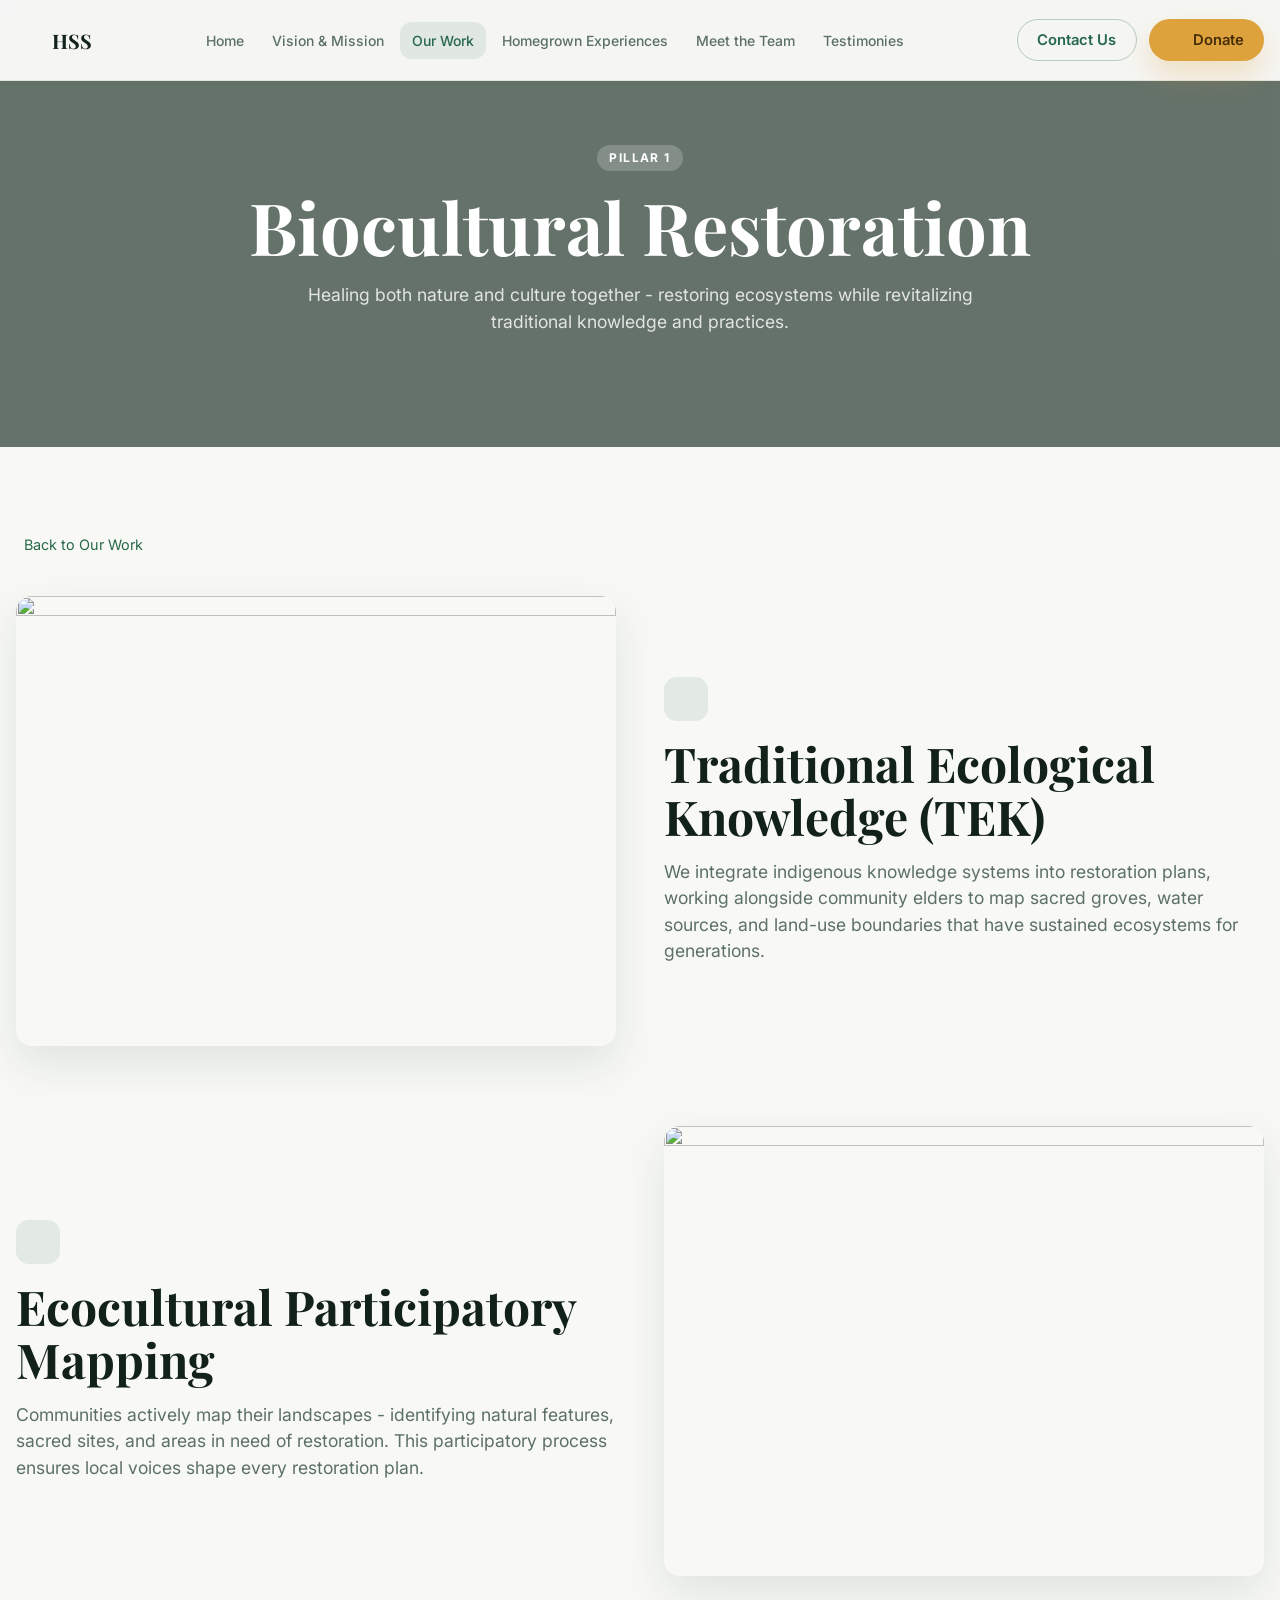
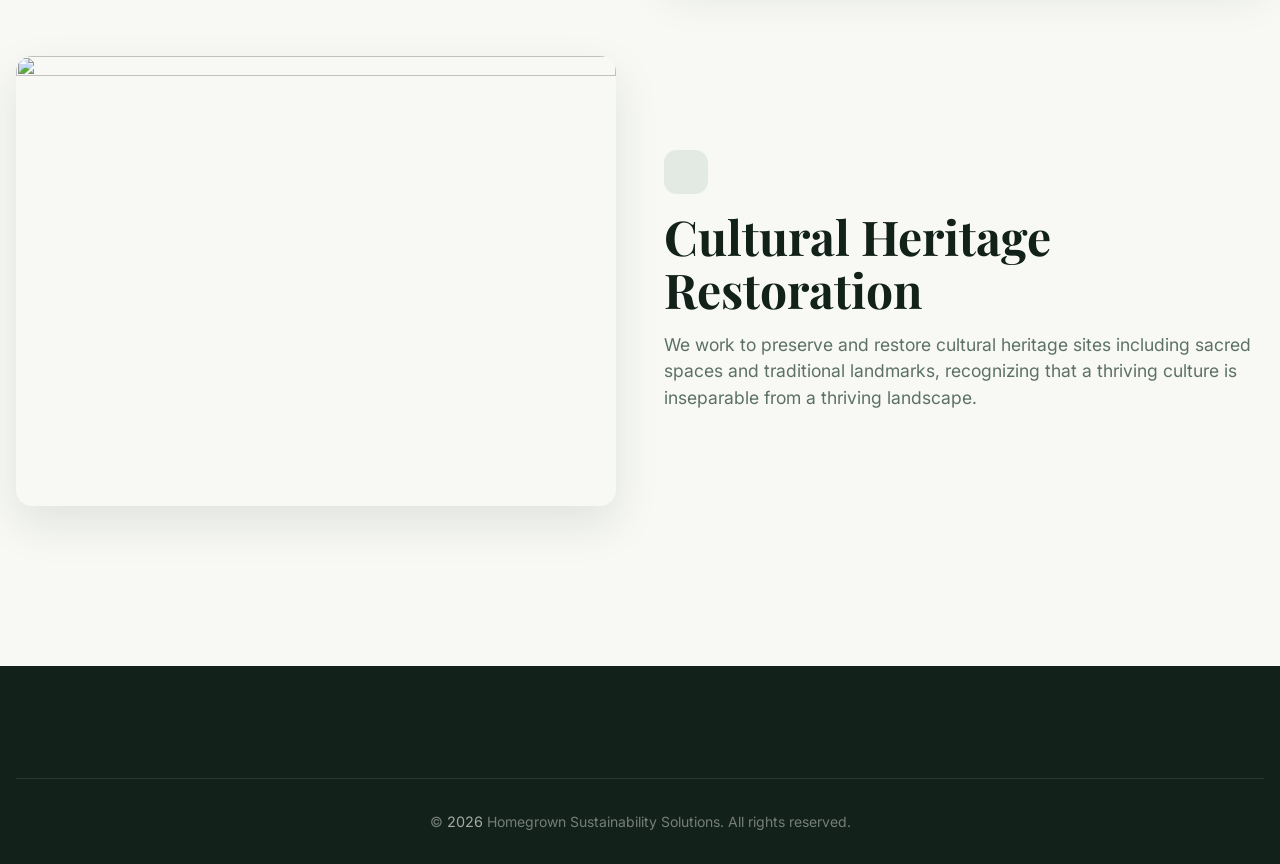
==== Biocultural.html @ 6b3b0dda "testing" ====
<!doctype html><html lang="en"><head><meta charset="utf-8"><meta name="viewport" content="width=device-width, initial-scale=1"><title>Biocultural Restoration - HSS</title><link rel="stylesheet" href="assets/styles.css"><link rel="icon" href="reference/logo.png"></head><body data-page="OurWork"><div class="page"><nav class="nav"><div class="container nav-inner"><a class="brand" href="Home.html"><i data-lucide="leaf"></i><span>HSS</span></a><div class="nav-links"><a data-nav="Home" href="Home.html">Home</a><a data-nav="VisionMission" href="VisionMission.html">Vision & Mission</a><a data-nav="OurWork" href="OurWork.html">Our Work</a><a data-nav="HomegrownExperiences" href="HomegrownExperiences.html">Homegrown Experiences</a><a data-nav="MeetTheTeam" href="MeetTheTeam.html">Meet the Team</a><a data-nav="Testimonies" href="Testimonies.html">Testimonies</a></div><div class="nav-actions"><a class="btn btn-outline" href="Home.html#contact">Contact Us</a><a class="btn btn-accent" href="https://forms.gle/donate" target="_blank" rel="noopener"><i data-lucide="heart"></i>Donate</a></div><button class="menu-toggle" data-menu-toggle><i data-lucide="menu"></i></button></div><div class="mobile-menu" data-mobile-menu><a href="Home.html">Home</a><a href="VisionMission.html">Vision & Mission</a><a href="OurWork.html">Our Work</a><a href="HomegrownExperiences.html">Homegrown Experiences</a><a href="MeetTheTeam.html">Meet the Team</a><a href="Testimonies.html">Testimonies</a></div></nav><main class="main">
<section class="page-hero"><img src="https://media.base44.com/images/public/69bb1b0657923b42b7000c0a/8f69174c6_generated_6693ec4d.png" alt="Biocultural Restoration"><div class="container"><span class="eyebrow">Pillar 1</span><h1>Biocultural Restoration</h1><p class="lead">Healing both nature and culture together - restoring ecosystems while revitalizing traditional knowledge and practices.</p></div></section>
<section class="section"><div class="container"><a class="back-link" href="OurWork.html"><i data-lucide="arrow-left"></i>Back to Our Work</a><div class="feature-row"><div class="media"><img class="feature-image" src="https://images.unsplash.com/photo-1527004013197-933c4bb611b3?w=800&q=80" alt=""></div><div class="copy"><span class="icon-box"><i data-lucide="leaf"></i></span><h2>Traditional Ecological Knowledge (TEK)</h2><p class="lead">We integrate indigenous knowledge systems into restoration plans, working alongside community elders to map sacred groves, water sources, and land-use boundaries that have sustained ecosystems for generations.</p></div></div><div class="feature-row reverse"><div class="media"><img class="feature-image" src="https://images.unsplash.com/photo-1542601906897-d85c2bc9b9a3?w=800&q=80" alt=""></div><div class="copy"><span class="icon-box"><i data-lucide="map"></i></span><h2>Ecocultural Participatory Mapping</h2><p class="lead">Communities actively map their landscapes - identifying natural features, sacred sites, and areas in need of restoration. This participatory process ensures local voices shape every restoration plan.</p></div></div><div class="feature-row"><div class="media"><img class="feature-image" src="https://images.unsplash.com/photo-1518020382113-a7e8fc38eac9?w=800&q=80" alt=""></div><div class="copy"><span class="icon-box"><i data-lucide="landmark"></i></span><h2>Cultural Heritage Restoration</h2><p class="lead">We work to preserve and restore cultural heritage sites including sacred spaces and traditional landmarks, recognizing that a thriving culture is inseparable from a thriving landscape.</p></div></div></div></section>
</main><footer class="footer"><div class="container copyright">© <span data-year></span> Homegrown Sustainability Solutions. All rights reserved.</div></footer></div><script src="https://unpkg.com/lucide@latest/dist/umd/lucide.min.js"></script><script src="assets/site.js"></script></body></html>
---- assets/styles.css ----
@import url("https://fonts.googleapis.com/css2?family=Inter:wght@300;400;500;600;700;800&family=Playfair+Display:wght@400;500;600;700&display=swap");

:root {
  --background: hsl(80 25% 97%);
  --foreground: hsl(150 30% 10%);
  --card: hsl(80 20% 99%);
  --primary: hsl(152 45% 28%);
  --muted: hsl(80 15% 93%);
  --muted-foreground: hsl(150 10% 40%);
  --accent: hsl(38 70% 55%);
  --accent-foreground: hsl(38 80% 15%);
  --border: hsl(80 15% 88%);
  --white-soft: rgba(255,255,255,.8);
  --shadow: 0 18px 45px rgba(15, 36, 25, .10);
}

* { box-sizing: border-box; }
html { scroll-behavior: smooth; }
body {
  margin: 0;
  font-family: Inter, system-ui, sans-serif;
  color: var(--foreground);
  background: var(--background);
  line-height: 1.5;
}
a { color: inherit; text-decoration: none; }
img { display: block; max-width: 100%; }

.page { min-height: 100vh; display: flex; flex-direction: column; }
.main { flex: 1; }
.container { width: min(100% - 2rem, 80rem); margin-inline: auto; }
.narrow { width: min(100% - 2rem, 48rem); margin-inline: auto; }
.section { padding: 5rem 0; }
.section-lg { padding: 6rem 0; }
.muted { background: color-mix(in srgb, var(--muted) 55%, transparent); }
.center { text-align: center; }
.grid { display: grid; gap: 1.5rem; }
.two { grid-template-columns: repeat(2, minmax(0, 1fr)); }
.three { grid-template-columns: repeat(3, minmax(0, 1fr)); }
.four { grid-template-columns: repeat(4, minmax(0, 1fr)); }

.nav {
  position: fixed;
  inset: 0 0 auto 0;
  z-index: 50;
  background: color-mix(in srgb, var(--card) 95%, transparent);
  backdrop-filter: blur(12px);
  border-bottom: 1px solid var(--border);
  box-shadow: 0 1px 8px rgba(0,0,0,.04);
}
.nav-inner { height: 5rem; display: flex; align-items: center; justify-content: space-between; gap: 1rem; }
.brand { display: inline-flex; align-items: center; gap: .5rem; font: 700 1.25rem "Playfair Display", serif; }
.brand i { color: var(--primary); width: 1.75rem; height: 1.75rem; }
.nav-links { display: flex; align-items: center; gap: .25rem; }
.nav-links a, .mobile-menu a {
  border-radius: .75rem;
  color: var(--muted-foreground);
  font-size: .875rem;
  font-weight: 500;
  padding: .5rem .75rem;
  transition: .2s ease;
}
.nav-links a:hover, .mobile-menu a:hover, .nav-links a.active, .mobile-menu a.active {
  color: var(--primary);
  background: color-mix(in srgb, var(--primary) 10%, transparent);
}
.nav-actions { display: flex; align-items: center; gap: .75rem; }
.menu-toggle { display: none; border: 0; background: transparent; color: var(--foreground); padding: .5rem; border-radius: .75rem; }
.mobile-menu { display: none; border-top: 1px solid var(--border); padding: .75rem 1rem 1rem; }
.mobile-menu.open { display: grid; gap: .25rem; }

.btn {
  display: inline-flex;
  align-items: center;
  justify-content: center;
  gap: .5rem;
  min-height: 2.5rem;
  padding: .55rem 1.2rem;
  border-radius: 999px;
  border: 1px solid transparent;
  font-weight: 600;
  font-size: .925rem;
  cursor: pointer;
  transition: .2s ease;
}
.btn i { width: 1rem; height: 1rem; }
.btn-primary { background: var(--primary); color: white; box-shadow: 0 12px 24px color-mix(in srgb, var(--primary) 22%, transparent); }
.btn-primary:hover { filter: brightness(.94); }
.btn-accent { background: var(--accent); color: var(--accent-foreground); box-shadow: 0 14px 30px color-mix(in srgb, var(--accent) 28%, transparent); }
.btn-accent:hover { filter: brightness(.96); }
.btn-outline { border-color: color-mix(in srgb, var(--primary) 30%, transparent); color: var(--primary); background: transparent; }
.btn-outline:hover { background: color-mix(in srgb, var(--primary) 10%, transparent); }
.btn-ghost-white { border-color: rgba(255,255,255,.3); color: white; background: rgba(255,255,255,.03); backdrop-filter: blur(4px); }
.btn-ghost-white:hover { background: rgba(255,255,255,.1); }

.hero {
  position: relative;
  min-height: 100vh;
  display: flex;
  align-items: center;
  overflow: hidden;
  color: white;
}
.page-hero {
  position: relative;
  min-height: 24rem;
  padding: 9rem 0 7rem;
  display: flex;
  align-items: center;
  overflow: hidden;
  color: white;
  text-align: center;
}
.hero img, .page-hero img { position: absolute; inset: 0; width: 100%; height: 100%; object-fit: cover; }
.hero::after {
  content: "";
  position: absolute;
  inset: 0;
  background:
    linear-gradient(90deg, rgba(11,33,22,.72), rgba(11,33,22,.42), transparent),
    linear-gradient(0deg, rgba(11,33,22,.52), transparent 45%, rgba(11,33,22,.18));
}
.page-hero::after { content: ""; position: absolute; inset: 0; background: rgba(11,33,22,.62); }
.hero .container, .page-hero .container { position: relative; z-index: 1; }
.hero-copy { max-width: 42rem; padding-top: 4rem; }
.eyebrow {
  display: inline-flex;
  align-items: center;
  gap: .4rem;
  margin-bottom: 1rem;
  padding: .25rem .75rem;
  border-radius: 999px;
  background: color-mix(in srgb, var(--primary) 10%, transparent);
  color: var(--primary);
  text-transform: uppercase;
  letter-spacing: .12em;
  font-size: .75rem;
  font-weight: 700;
}
.light .eyebrow, .hero .eyebrow, .page-hero .eyebrow { background: rgba(255,255,255,.2); color: white; }
h1, h2, h3 { font-family: "Playfair Display", serif; line-height: 1.1; margin: 0; }
h1 { font-size: clamp(3rem, 7vw, 4.5rem); font-weight: 700; }
h2 { font-size: clamp(2rem, 4.5vw, 3rem); font-weight: 700; }
h3 { font-size: 1.45rem; font-weight: 700; }
.hero h1 span { color: var(--accent); }
.lead { color: var(--muted-foreground); font-size: 1.1rem; max-width: 42rem; margin: 1rem auto 0; }
.hero .lead, .page-hero .lead { color: rgba(255,255,255,.82); margin-inline: 0; }
.page-hero .lead { margin-inline: auto; }
.actions { display: flex; flex-wrap: wrap; gap: 1rem; margin-top: 2rem; }
.scroll-cue { position: absolute; bottom: 2rem; left: 50%; z-index: 1; color: rgba(255,255,255,.65); animation: bob 2s infinite; }
@keyframes bob { 50% { transform: translate(-50%, .5rem); } 0%,100% { transform: translate(-50%, 0); } }

.split { display: grid; grid-template-columns: minmax(0,1fr) minmax(0,1fr); gap: clamp(2rem, 6vw, 5rem); align-items: center; }
.image-stack { position: relative; }
.image-stack img, .feature-image { width: 100%; aspect-ratio: 4/3; object-fit: cover; border-radius: 1rem; box-shadow: var(--shadow); }
.stat-badge { position: absolute; right: -1.5rem; bottom: -1.5rem; background: var(--accent); color: var(--accent-foreground); padding: 1rem; border-radius: .9rem; box-shadow: var(--shadow); }
.stat-badge strong { display: block; font: 700 2rem "Playfair Display", serif; }

.card {
  background: var(--card);
  border: 1px solid var(--border);
  border-radius: 1rem;
  box-shadow: 0 1px 3px rgba(0,0,0,.04);
  overflow: hidden;
}
.card-pad { padding: 1.75rem; }
.card:hover { box-shadow: var(--shadow); border-color: color-mix(in srgb, var(--primary) 20%, var(--border)); }
.pillar-card { position: relative; display: block; min-height: 100%; border-radius: 1rem; overflow: hidden; box-shadow: 0 5px 18px rgba(0,0,0,.08); }
.pillar-card img { width: 100%; aspect-ratio: 4/3; object-fit: cover; transition: transform .6s ease; }
.pillar-card:hover img { transform: scale(1.05); }
.pillar-card::after { content: ""; position: absolute; inset: 0; background: linear-gradient(0deg, rgba(11,33,22,.78), rgba(11,33,22,.18), transparent); }
.pillar-card .content { position: absolute; inset: auto 0 0 0; z-index: 1; color: white; padding: 1.5rem; }
.pillar-card p { color: rgba(255,255,255,.78); font-size: .9rem; }
.learn { color: var(--accent); display: inline-flex; align-items: center; gap: .35rem; margin-top: .75rem; font-weight: 600; font-size: .9rem; }

.impact-band { position: relative; color: white; background: var(--primary); overflow: hidden; }
.impact-band::before { content: ""; position: absolute; inset: 0; opacity: .1; background: radial-gradient(circle at 12% 20%, white, transparent 18rem), radial-gradient(circle at 85% 80%, var(--accent), transparent 24rem); }
.impact-band .container { position: relative; z-index: 1; }
.metric { text-align: center; }
.metric i { color: var(--accent); width: 2rem; height: 2rem; margin: 0 auto 1rem; }
.metric strong { display: block; font: 700 2.5rem "Playfair Display", serif; }
.metric span { color: rgba(255,255,255,.7); }

.value-card, .approach-card { padding: 1.5rem; }
.icon-box { display: inline-flex; width: 2.75rem; height: 2.75rem; align-items: center; justify-content: center; border-radius: .8rem; background: color-mix(in srgb, var(--primary) 10%, transparent); color: var(--primary); margin-bottom: 1rem; }
.icon-box.accent { background: color-mix(in srgb, var(--accent) 20%, transparent); color: var(--accent); }
.sdg { color: white; border-radius: 1rem; padding: 1.25rem; width: 10rem; text-align: center; box-shadow: var(--shadow); }
.sdg.small { width: 8rem; padding: 1rem; border-radius: .75rem; }
.sdg strong { display: block; font: 700 2.3rem "Playfair Display", serif; }
.red { background: #ef4444; } .red-dark { background: #dc2626; } .green { background: #22c55e; } .green-dark { background: #15803d; } .yellow { background: #eab308; } .amber { background: #d97706; } .pink { background: #db2777; } .orange { background: #f97316; }
.wrap { display: flex; flex-wrap: wrap; justify-content: center; gap: 1rem; }

.feature-row { display: grid; grid-template-columns: minmax(0,1fr) minmax(0,1fr); gap: 3rem; align-items: center; margin-bottom: 5rem; }
.feature-row.reverse .media { order: 2; }
.feature-row.reverse .copy { order: 1; }
.back-link { display: inline-flex; align-items: center; gap: .5rem; color: var(--primary); font-size: .9rem; margin-bottom: 2.5rem; }
.back-link:hover { text-decoration: underline; }
.empty { text-align: center; padding: 4rem 1rem; }
.empty i { width: 4rem; height: 4rem; margin: 0 auto 1rem; color: color-mix(in srgb, var(--muted-foreground) 30%, transparent); }
.cta-panel { background: var(--primary); color: white; border-radius: 1rem; padding: 2.5rem; text-align: center; overflow: hidden; position: relative; }
.cta-panel p { color: rgba(255,255,255,.76); }

.footer { background: var(--foreground); color: white; padding: 4rem 0 2rem; }
.footer-grid { display: grid; grid-template-columns: 1.3fr 1fr 1fr 1.25fr; gap: 2.5rem; }
.footer h3 { font: 700 .8rem Inter, sans-serif; letter-spacing: .1em; text-transform: uppercase; color: rgba(255,255,255,.8); margin-bottom: 1rem; }
.footer p, .footer a, .footer span { color: rgba(255,255,255,.62); font-size: .9rem; }
.footer a:hover { color: var(--accent); }
.footer-links { display: grid; gap: .5rem; }
.contact-row { display: flex; gap: .65rem; align-items: flex-start; margin-bottom: .75rem; }
.contact-row i, .footer .brand i { color: var(--accent); flex: 0 0 auto; }
.copyright { border-top: 1px solid rgba(255,255,255,.1); margin-top: 3rem; padding-top: 2rem; text-align: center; color: rgba(255,255,255,.42); font-size: .875rem; }

.newsletter {
  position: fixed;
  inset: 0;
  z-index: 100;
  display: none;
  align-items: center;
  justify-content: center;
  padding: 1rem;
  background: rgba(11,33,22,.42);
  backdrop-filter: blur(6px);
}
.newsletter.open { display: flex; }
.modal { width: min(100%, 28rem); background: var(--card); border-radius: 1rem; box-shadow: 0 30px 80px rgba(0,0,0,.25); padding: 2rem; position: relative; overflow: hidden; }
.modal::before { content: ""; position: absolute; inset: 0 0 auto 0; height: .4rem; background: linear-gradient(90deg, var(--primary), var(--accent), var(--primary)); }
.modal-close { position: absolute; top: 1rem; right: 1rem; border: 0; border-radius: 999px; background: transparent; padding: .35rem; color: var(--muted-foreground); }
.modal input, .newsletter-inline input {
  width: 100%;
  border: 1px solid var(--border);
  border-radius: .8rem;
  background: color-mix(in srgb, var(--muted) 50%, transparent);
  padding: .75rem 1rem;
  margin-bottom: .75rem;
}
.newsletter-inline { display: flex; align-items: center; justify-content: space-between; gap: 1.5rem; }
.newsletter-inline form { display: flex; gap: .75rem; min-width: min(100%, 32rem); }
.newsletter-inline input { margin: 0; border-radius: 999px; background: var(--card); min-width: 16rem; }

@media (max-width: 1024px) {
  .nav-links, .nav-actions { display: none; }
  .menu-toggle { display: inline-flex; }
  .footer-grid { grid-template-columns: repeat(2, minmax(0,1fr)); }
  .three, .four { grid-template-columns: repeat(2, minmax(0,1fr)); }
}
@media (max-width: 760px) {
  .nav-inner { height: 4rem; }
  .hero { min-height: 44rem; }
  .page-hero { padding: 7rem 0 5rem; }
  .section, .section-lg { padding: 4rem 0; }
  .split, .two, .three, .four, .feature-row, .footer-grid { grid-template-columns: 1fr; }
  .feature-row.reverse .media, .feature-row.reverse .copy { order: initial; }
  .stat-badge { display: none; }
  .newsletter-inline, .newsletter-inline form { display: grid; }
  .hero .lead { margin-inline: 0; }
}
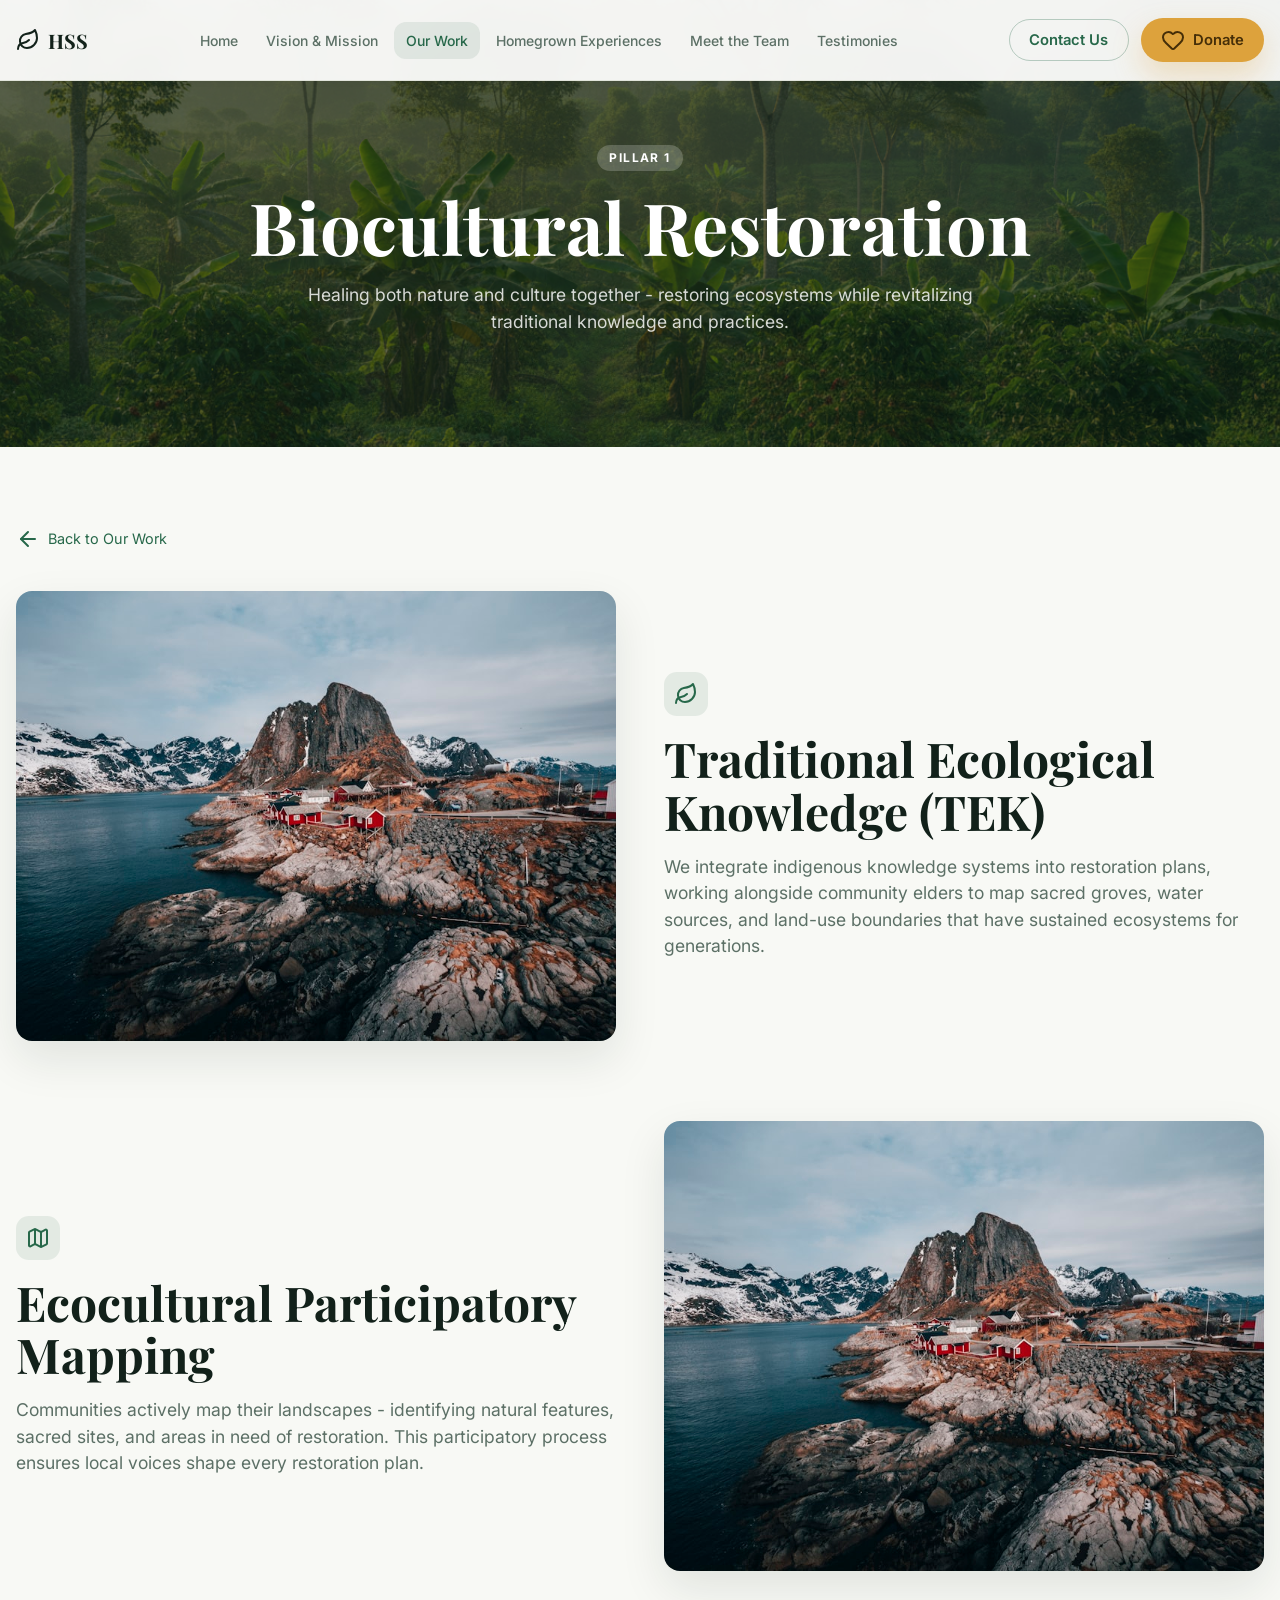
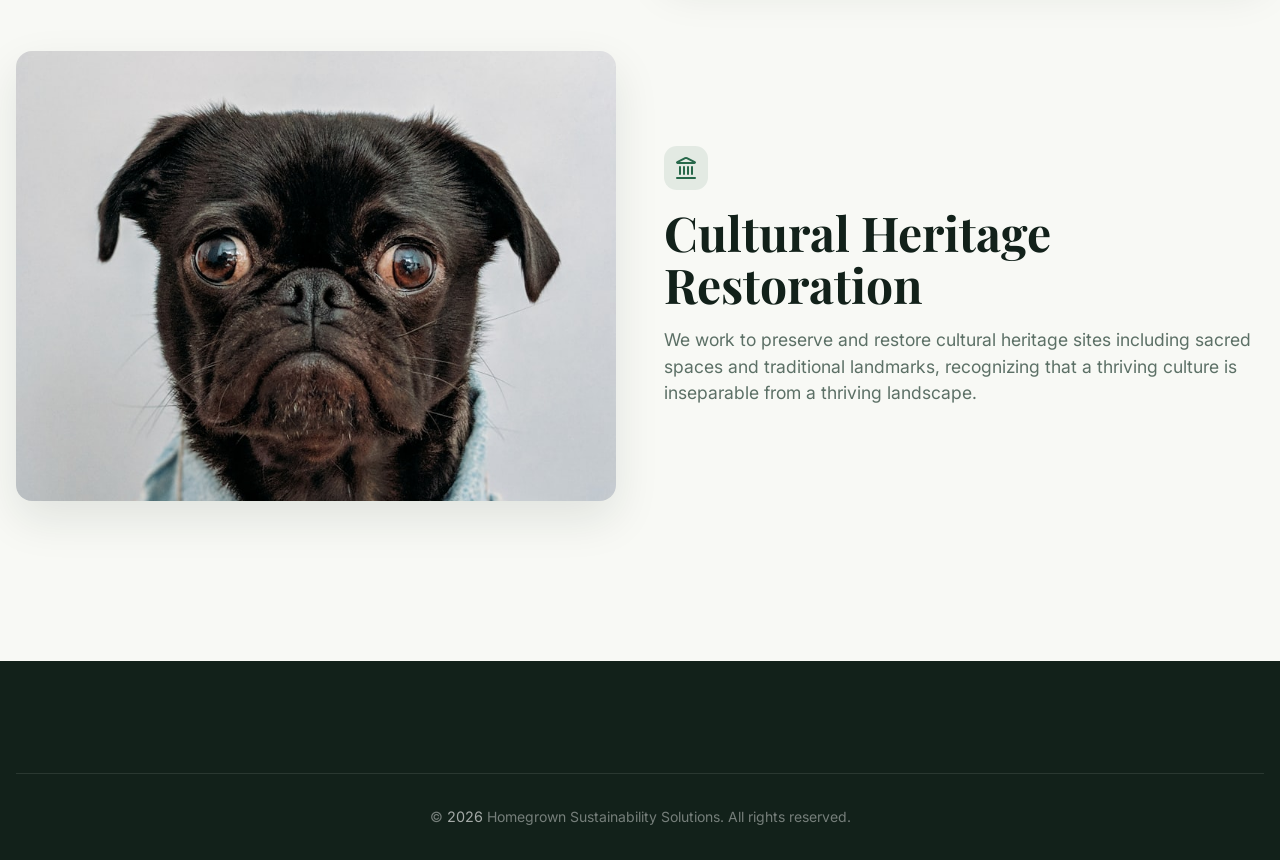
==== commit 7158cb3d: "fixed appearence on web" ====
--- a/Biocultural.html
+++ b/Biocultural.html
@@ -1,4 +1,4 @@
-<!doctype html><html lang="en"><head><meta charset="utf-8"><meta name="viewport" content="width=device-width, initial-scale=1"><title>Biocultural Restoration - HSS</title><link rel="stylesheet" href="assets/styles.css"><link rel="icon" href="reference/logo.png"></head><body data-page="OurWork"><div class="page"><nav class="nav"><div class="container nav-inner"><a class="brand" href="Home.html"><i data-lucide="leaf"></i><span>HSS</span></a><div class="nav-links"><a data-nav="Home" href="Home.html">Home</a><a data-nav="VisionMission" href="VisionMission.html">Vision & Mission</a><a data-nav="OurWork" href="OurWork.html">Our Work</a><a data-nav="HomegrownExperiences" href="HomegrownExperiences.html">Homegrown Experiences</a><a data-nav="MeetTheTeam" href="MeetTheTeam.html">Meet the Team</a><a data-nav="Testimonies" href="Testimonies.html">Testimonies</a></div><div class="nav-actions"><a class="btn btn-outline" href="Home.html#contact">Contact Us</a><a class="btn btn-accent" href="https://forms.gle/donate" target="_blank" rel="noopener"><i data-lucide="heart"></i>Donate</a></div><button class="menu-toggle" data-menu-toggle><i data-lucide="menu"></i></button></div><div class="mobile-menu" data-mobile-menu><a href="Home.html">Home</a><a href="VisionMission.html">Vision & Mission</a><a href="OurWork.html">Our Work</a><a href="HomegrownExperiences.html">Homegrown Experiences</a><a href="MeetTheTeam.html">Meet the Team</a><a href="Testimonies.html">Testimonies</a></div></nav><main class="main">
-<section class="page-hero"><img src="https://media.base44.com/images/public/69bb1b0657923b42b7000c0a/8f69174c6_generated_6693ec4d.png" alt="Biocultural Restoration"><div class="container"><span class="eyebrow">Pillar 1</span><h1>Biocultural Restoration</h1><p class="lead">Healing both nature and culture together - restoring ecosystems while revitalizing traditional knowledge and practices.</p></div></section>
-<section class="section"><div class="container"><a class="back-link" href="OurWork.html"><i data-lucide="arrow-left"></i>Back to Our Work</a><div class="feature-row"><div class="media"><img class="feature-image" src="https://images.unsplash.com/photo-1527004013197-933c4bb611b3?w=800&q=80" alt=""></div><div class="copy"><span class="icon-box"><i data-lucide="leaf"></i></span><h2>Traditional Ecological Knowledge (TEK)</h2><p class="lead">We integrate indigenous knowledge systems into restoration plans, working alongside community elders to map sacred groves, water sources, and land-use boundaries that have sustained ecosystems for generations.</p></div></div><div class="feature-row reverse"><div class="media"><img class="feature-image" src="https://images.unsplash.com/photo-1542601906897-d85c2bc9b9a3?w=800&q=80" alt=""></div><div class="copy"><span class="icon-box"><i data-lucide="map"></i></span><h2>Ecocultural Participatory Mapping</h2><p class="lead">Communities actively map their landscapes - identifying natural features, sacred sites, and areas in need of restoration. This participatory process ensures local voices shape every restoration plan.</p></div></div><div class="feature-row"><div class="media"><img class="feature-image" src="https://images.unsplash.com/photo-1518020382113-a7e8fc38eac9?w=800&q=80" alt=""></div><div class="copy"><span class="icon-box"><i data-lucide="landmark"></i></span><h2>Cultural Heritage Restoration</h2><p class="lead">We work to preserve and restore cultural heritage sites including sacred spaces and traditional landmarks, recognizing that a thriving culture is inseparable from a thriving landscape.</p></div></div></div></section>
-</main><footer class="footer"><div class="container copyright">© <span data-year></span> Homegrown Sustainability Solutions. All rights reserved.</div></footer></div><script src="https://unpkg.com/lucide@latest/dist/umd/lucide.min.js"></script><script src="assets/site.js"></script></body></html>
+<!doctype html><html lang="en"><head><meta charset="utf-8"><meta name="viewport" content="width=device-width, initial-scale=1"><title>Biocultural Restoration - HSS</title><link rel="stylesheet" href="./assets/styles.css"><link rel="icon" href="./reference/logo.png"></head><body data-page="OurWork"><div class="page"><nav class="nav"><div class="container nav-inner"><a class="brand" href="./Home.html"><i data-lucide="leaf"></i><span>HSS</span></a><div class="nav-links"><a data-nav="Home" href="./Home.html">Home</a><a data-nav="VisionMission" href="./VisionMission.html">Vision & Mission</a><a data-nav="OurWork" href="./OurWork.html">Our Work</a><a data-nav="HomegrownExperiences" href="./HomegrownExperiences.html">Homegrown Experiences</a><a data-nav="MeetTheTeam" href="./MeetTheTeam.html">Meet the Team</a><a data-nav="Testimonies" href="./Testimonies.html">Testimonies</a></div><div class="nav-actions"><a class="btn btn-outline" href="./Home.html#contact">Contact Us</a><a class="btn btn-accent" href="https://forms.gle/donate" target="_blank" rel="noopener"><i data-lucide="heart"></i>Donate</a></div><button class="menu-toggle" data-menu-toggle><i data-lucide="menu"></i></button></div><div class="mobile-menu" data-mobile-menu><a href="./Home.html">Home</a><a href="./VisionMission.html">Vision & Mission</a><a href="./OurWork.html">Our Work</a><a href="./HomegrownExperiences.html">Homegrown Experiences</a><a href="./MeetTheTeam.html">Meet the Team</a><a href="./Testimonies.html">Testimonies</a></div></nav><main class="main">
+<section class="page-hero"><img src="./assets/images/biocultural-restoration.png" alt="Biocultural Restoration"><div class="container"><span class="eyebrow">Pillar 1</span><h1>Biocultural Restoration</h1><p class="lead">Healing both nature and culture together - restoring ecosystems while revitalizing traditional knowledge and practices.</p></div></section>
+<section class="section"><div class="container"><a class="back-link" href="./OurWork.html"><i data-lucide="arrow-left"></i>Back to Our Work</a><div class="feature-row"><div class="media"><img class="feature-image" src="./assets/images/tek.jpg" alt=""></div><div class="copy"><span class="icon-box"><i data-lucide="leaf"></i></span><h2>Traditional Ecological Knowledge (TEK)</h2><p class="lead">We integrate indigenous knowledge systems into restoration plans, working alongside community elders to map sacred groves, water sources, and land-use boundaries that have sustained ecosystems for generations.</p></div></div><div class="feature-row reverse"><div class="media"><img class="feature-image" src="./assets/images/mapping.jpg" alt=""></div><div class="copy"><span class="icon-box"><i data-lucide="map"></i></span><h2>Ecocultural Participatory Mapping</h2><p class="lead">Communities actively map their landscapes - identifying natural features, sacred sites, and areas in need of restoration. This participatory process ensures local voices shape every restoration plan.</p></div></div><div class="feature-row"><div class="media"><img class="feature-image" src="./assets/images/cultural-heritage.jpg" alt=""></div><div class="copy"><span class="icon-box"><i data-lucide="landmark"></i></span><h2>Cultural Heritage Restoration</h2><p class="lead">We work to preserve and restore cultural heritage sites including sacred spaces and traditional landmarks, recognizing that a thriving culture is inseparable from a thriving landscape.</p></div></div></div></section>
+</main><footer class="footer"><div class="container copyright">© <span data-year></span> Homegrown Sustainability Solutions. All rights reserved.</div></footer></div><script src="./assets/lucide.min.js"></script><script src="./assets/site.js"></script></body></html>
--- a/assets/styles.css
+++ b/assets/styles.css
@@ -123,6 +123,9 @@
 .page-hero::after { content: ""; position: absolute; inset: 0; background: rgba(11,33,22,.62); }
 .hero .container, .page-hero .container { position: relative; z-index: 1; }
 .hero-copy { max-width: 42rem; padding-top: 4rem; }
+.hero-copy.centered-title { margin-inline: auto; text-align: center; }
+.hero-copy.centered-title .lead { margin-inline: auto; }
+.hero-copy.centered-title .actions { justify-content: center; }
 .eyebrow {
   display: inline-flex;
   align-items: center;
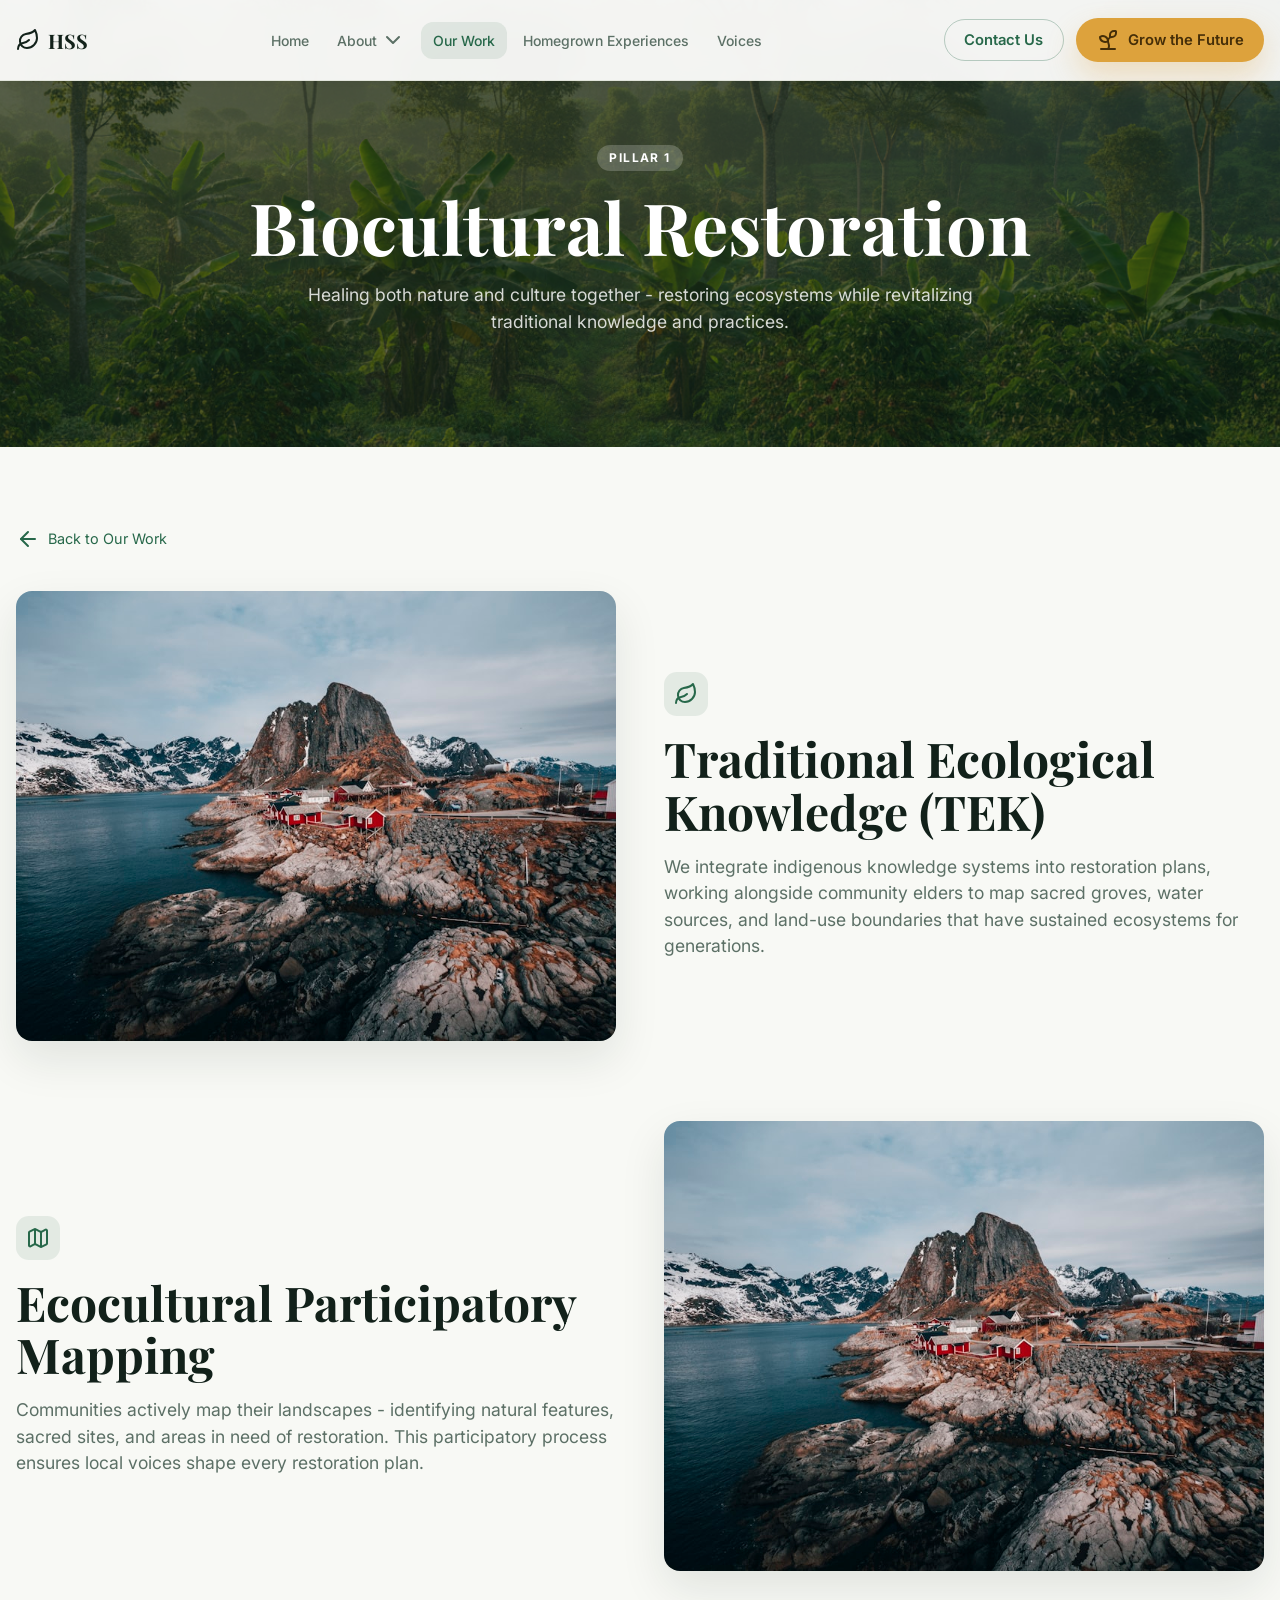
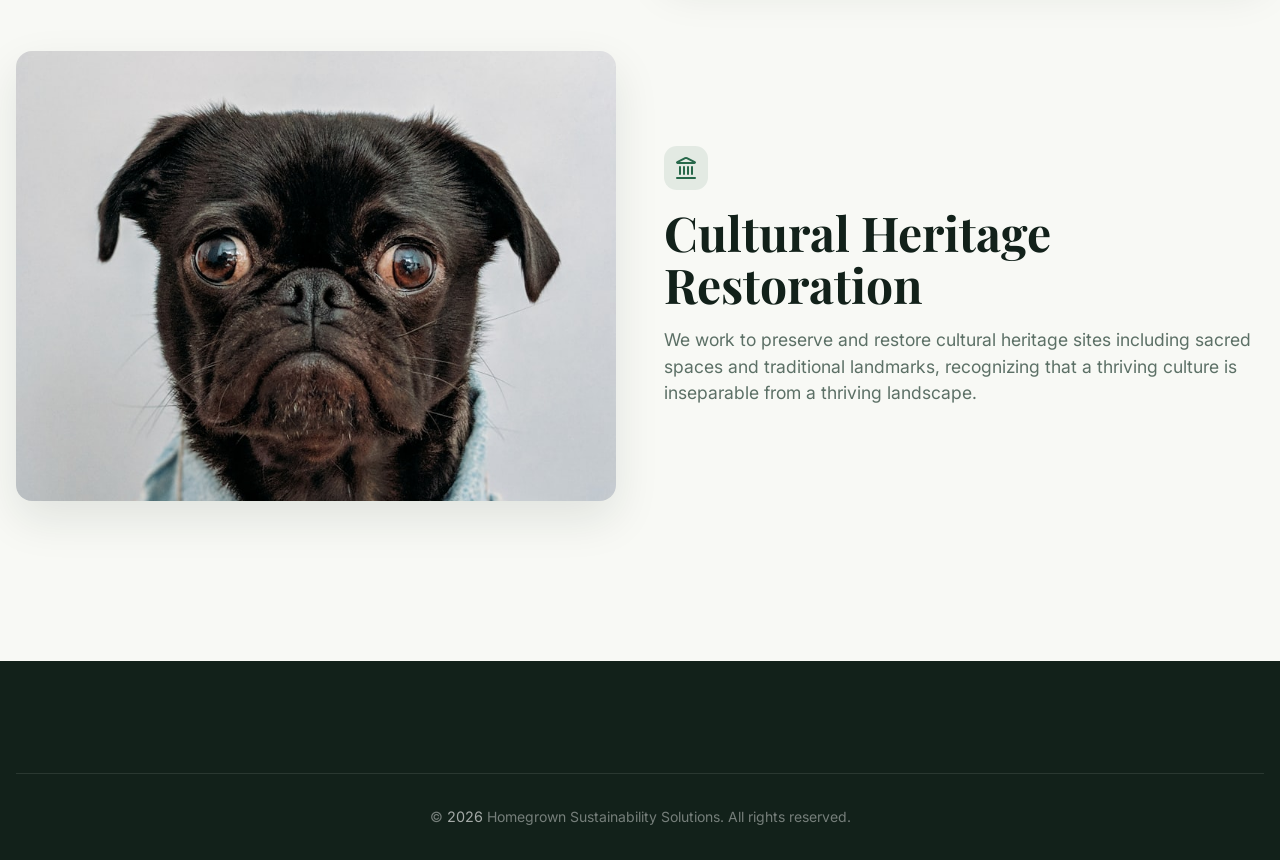
==== commit a86ca4fc: "imrpoved" ====
--- a/Biocultural.html
+++ b/Biocultural.html
@@ -1,4 +1,4 @@
-<!doctype html><html lang="en"><head><meta charset="utf-8"><meta name="viewport" content="width=device-width, initial-scale=1"><title>Biocultural Restoration - HSS</title><link rel="stylesheet" href="./assets/styles.css"><link rel="icon" href="./reference/logo.png"></head><body data-page="OurWork"><div class="page"><nav class="nav"><div class="container nav-inner"><a class="brand" href="./Home.html"><i data-lucide="leaf"></i><span>HSS</span></a><div class="nav-links"><a data-nav="Home" href="./Home.html">Home</a><a data-nav="VisionMission" href="./VisionMission.html">Vision & Mission</a><a data-nav="OurWork" href="./OurWork.html">Our Work</a><a data-nav="HomegrownExperiences" href="./HomegrownExperiences.html">Homegrown Experiences</a><a data-nav="MeetTheTeam" href="./MeetTheTeam.html">Meet the Team</a><a data-nav="Testimonies" href="./Testimonies.html">Testimonies</a></div><div class="nav-actions"><a class="btn btn-outline" href="./Home.html#contact">Contact Us</a><a class="btn btn-accent" href="https://forms.gle/donate" target="_blank" rel="noopener"><i data-lucide="heart"></i>Donate</a></div><button class="menu-toggle" data-menu-toggle><i data-lucide="menu"></i></button></div><div class="mobile-menu" data-mobile-menu><a href="./Home.html">Home</a><a href="./VisionMission.html">Vision & Mission</a><a href="./OurWork.html">Our Work</a><a href="./HomegrownExperiences.html">Homegrown Experiences</a><a href="./MeetTheTeam.html">Meet the Team</a><a href="./Testimonies.html">Testimonies</a></div></nav><main class="main">
+<!doctype html><html lang="en"><head><meta charset="utf-8"><meta name="viewport" content="width=device-width, initial-scale=1"><title>Biocultural Restoration - HSS</title><link rel="stylesheet" href="./assets/styles.css"><link rel="icon" href="./reference/logo.png"></head><body data-page="OurWork"><div class="page"><nav class="nav"><div class="container nav-inner"><a class="brand" href="./Home.html"><i data-lucide="leaf"></i><span>HSS</span></a><div class="nav-links"><a data-nav="Home" href="./Home.html">Home</a><div class="nav-item"><a class="nav-drop" data-nav="VisionMission" href="./VisionMission.html">About <i data-lucide="chevron-down"></i></a><div class="dropdown"><a href="./VisionMission.html#story">Our Story</a><a href="./VisionMission.html#mission">Mission & Vision</a><a href="./MeetTheTeam.html">Team</a></div></div><a data-nav="OurWork" href="./OurWork.html">Our Work</a><a data-nav="HomegrownExperiences" href="./HomegrownExperiences.html">Homegrown Experiences</a><a data-nav="Testimonies" href="./Testimonies.html">Voices</a></div><div class="nav-actions"><a class="btn btn-outline" href="./Home.html#contact">Contact Us</a><a class="btn btn-accent" href="./GetInvolved.html"><i data-lucide="sprout"></i>Grow the Future</a></div><button class="menu-toggle" data-menu-toggle><i data-lucide="menu"></i></button></div><div class="mobile-menu" data-mobile-menu><a href="./Home.html">Home</a><a href="./VisionMission.html">About Us</a><a href="./OurWork.html">Our Work</a><a href="./HomegrownExperiences.html">Homegrown Experiences</a><a href="./MeetTheTeam.html">Team</a><a href="./Testimonies.html">Voices</a></div></nav><main class="main">
 <section class="page-hero"><img src="./assets/images/biocultural-restoration.png" alt="Biocultural Restoration"><div class="container"><span class="eyebrow">Pillar 1</span><h1>Biocultural Restoration</h1><p class="lead">Healing both nature and culture together - restoring ecosystems while revitalizing traditional knowledge and practices.</p></div></section>
 <section class="section"><div class="container"><a class="back-link" href="./OurWork.html"><i data-lucide="arrow-left"></i>Back to Our Work</a><div class="feature-row"><div class="media"><img class="feature-image" src="./assets/images/tek.jpg" alt=""></div><div class="copy"><span class="icon-box"><i data-lucide="leaf"></i></span><h2>Traditional Ecological Knowledge (TEK)</h2><p class="lead">We integrate indigenous knowledge systems into restoration plans, working alongside community elders to map sacred groves, water sources, and land-use boundaries that have sustained ecosystems for generations.</p></div></div><div class="feature-row reverse"><div class="media"><img class="feature-image" src="./assets/images/mapping.jpg" alt=""></div><div class="copy"><span class="icon-box"><i data-lucide="map"></i></span><h2>Ecocultural Participatory Mapping</h2><p class="lead">Communities actively map their landscapes - identifying natural features, sacred sites, and areas in need of restoration. This participatory process ensures local voices shape every restoration plan.</p></div></div><div class="feature-row"><div class="media"><img class="feature-image" src="./assets/images/cultural-heritage.jpg" alt=""></div><div class="copy"><span class="icon-box"><i data-lucide="landmark"></i></span><h2>Cultural Heritage Restoration</h2><p class="lead">We work to preserve and restore cultural heritage sites including sacred spaces and traditional landmarks, recognizing that a thriving culture is inseparable from a thriving landscape.</p></div></div></div></section>
-</main><footer class="footer"><div class="container copyright">© <span data-year></span> Homegrown Sustainability Solutions. All rights reserved.</div></footer></div><script src="./assets/lucide.min.js"></script><script src="./assets/site.js"></script></body></html>
+</main><footer class="footer"><div class="container copyright">&copy; <span data-year></span> Homegrown Sustainability Solutions. All rights reserved.</div></footer></div><script src="./assets/lucide.min.js"></script><script src="./assets/site.js"></script></body></html>
--- a/assets/styles.css
+++ b/assets/styles.css
@@ -52,7 +52,8 @@
 .brand { display: inline-flex; align-items: center; gap: .5rem; font: 700 1.25rem "Playfair Display", serif; }
 .brand i { color: var(--primary); width: 1.75rem; height: 1.75rem; }
 .nav-links { display: flex; align-items: center; gap: .25rem; }
-.nav-links a, .mobile-menu a {
+.nav-item { position: relative; }
+.nav-links a, .mobile-menu a, .nav-drop {
   border-radius: .75rem;
   color: var(--muted-foreground);
   font-size: .875rem;
@@ -60,7 +61,27 @@
   padding: .5rem .75rem;
   transition: .2s ease;
 }
-.nav-links a:hover, .mobile-menu a:hover, .nav-links a.active, .mobile-menu a.active {
+.nav-drop { display: inline-flex; align-items: center; gap: .25rem; }
+.dropdown {
+  position: absolute;
+  top: calc(100% + .6rem);
+  left: 0;
+  min-width: 13rem;
+  display: grid;
+  gap: .25rem;
+  padding: .55rem;
+  background: var(--card);
+  border: 1px solid var(--border);
+  border-radius: .85rem;
+  box-shadow: var(--shadow);
+  opacity: 0;
+  transform: translateY(-.35rem);
+  pointer-events: none;
+  transition: .18s ease;
+}
+.nav-item:hover .dropdown, .nav-item:focus-within .dropdown { opacity: 1; transform: translateY(0); pointer-events: auto; }
+.dropdown a { white-space: nowrap; }
+.nav-links a:hover, .mobile-menu a:hover, .nav-links a.active, .mobile-menu a.active, .nav-drop:hover, .nav-drop.active {
   color: var(--primary);
   background: color-mix(in srgb, var(--primary) 10%, transparent);
 }
@@ -168,6 +189,60 @@
 }
 .card-pad { padding: 1.75rem; }
 .card:hover { box-shadow: var(--shadow); border-color: color-mix(in srgb, var(--primary) 20%, var(--border)); }
+.story-panel {
+  display: grid;
+  grid-template-columns: minmax(0, .9fr) minmax(0, 1.1fr);
+  gap: clamp(1.5rem, 5vw, 4rem);
+  align-items: center;
+}
+.story-panel img, .story-card img, .experience-card img {
+  width: 100%;
+  object-fit: cover;
+  border-radius: 1rem;
+  box-shadow: var(--shadow);
+}
+.story-panel img { aspect-ratio: 4/3; }
+.mini-nav { display: flex; flex-wrap: wrap; gap: .75rem; margin-top: 1.5rem; }
+.mini-nav a {
+  border: 1px solid var(--border);
+  border-radius: 999px;
+  padding: .55rem 1rem;
+  color: var(--primary);
+  background: var(--card);
+  font-weight: 700;
+  font-size: .9rem;
+}
+.focus-card, .pathway-card, .voice-card, .team-card, .experience-card {
+  background: var(--card);
+  border: 1px solid var(--border);
+  border-radius: 1rem;
+  overflow: hidden;
+  box-shadow: 0 1px 3px rgba(0,0,0,.04);
+}
+.focus-card { display: grid; grid-template-rows: auto 1fr; }
+.focus-card img { width: 100%; aspect-ratio: 16/10; object-fit: cover; }
+.focus-card .content, .experience-card .content, .team-card .content { padding: 1.35rem; }
+.focus-card h3, .pathway-card h3, .voice-card h3, .team-card h3 { font-size: 1.3rem; }
+.focus-card p, .pathway-card p, .voice-card p, .team-card p, .experience-card p { color: var(--muted-foreground); }
+.pathway-card, .voice-card { padding: 1.35rem; }
+.pathway-card { min-height: 100%; }
+.pathway-card .icon-box, .voice-card .icon-box { margin-bottom: .85rem; }
+.team-card img { width: 100%; aspect-ratio: 4/3; object-fit: cover; }
+.team-card .role { color: var(--primary); font-weight: 800; text-transform: uppercase; letter-spacing: .08em; font-size: .78rem; }
+.team-card .place { color: var(--accent-foreground); font-weight: 700; }
+.impact-grid { display: grid; grid-template-columns: repeat(3, minmax(0,1fr)); gap: 1rem; margin-top: 2rem; }
+.impact-tile {
+  padding: 1.25rem;
+  border-radius: 1rem;
+  border: 1px solid color-mix(in srgb, var(--primary) 16%, var(--border));
+  background: color-mix(in srgb, var(--card) 86%, var(--muted));
+}
+.impact-tile strong { display: block; font: 700 2.1rem "Playfair Display", serif; color: var(--primary); }
+.impact-tile span { color: var(--muted-foreground); font-weight: 700; font-size: .9rem; }
+.check-list { display: grid; gap: .65rem; margin-top: 1rem; }
+.check-list p { display: flex; gap: .5rem; align-items: flex-start; margin: 0; }
+.check-list i { width: 1rem; height: 1rem; flex: 0 0 auto; color: var(--primary); margin-top: .2rem; }
+.quote-mark { font: 700 4rem "Playfair Display", serif; color: color-mix(in srgb, var(--accent) 55%, transparent); line-height: .8; }
 .pillar-card { position: relative; display: block; min-height: 100%; border-radius: 1rem; overflow: hidden; box-shadow: 0 5px 18px rgba(0,0,0,.08); }
 .pillar-card img { width: 100%; aspect-ratio: 4/3; object-fit: cover; transition: transform .6s ease; }
 .pillar-card:hover img { transform: scale(1.05); }
@@ -176,13 +251,14 @@
 .pillar-card p { color: rgba(255,255,255,.78); font-size: .9rem; }
 .learn { color: var(--accent); display: inline-flex; align-items: center; gap: .35rem; margin-top: .75rem; font-weight: 600; font-size: .9rem; }
 
-.impact-band { position: relative; color: white; background: var(--primary); overflow: hidden; }
+.impact-band { position: relative; color: white; background: var(--primary); overflow: hidden; padding: 5rem 0 6rem; }
 .impact-band::before { content: ""; position: absolute; inset: 0; opacity: .1; background: radial-gradient(circle at 12% 20%, white, transparent 18rem), radial-gradient(circle at 85% 80%, var(--accent), transparent 24rem); }
 .impact-band .container { position: relative; z-index: 1; }
 .metric { text-align: center; }
-.metric i { color: var(--accent); width: 2rem; height: 2rem; margin: 0 auto 1rem; }
-.metric strong { display: block; font: 700 2.5rem "Playfair Display", serif; }
-.metric span { color: rgba(255,255,255,.7); }
+.metric .metric-icon { display: inline-flex; padding: .75rem; border-radius: .75rem; background: rgba(255,255,255,.1); margin-bottom: 1rem; }
+.metric i { color: var(--accent); width: 1.5rem; height: 1.5rem; }
+.metric strong { display: block; font: 700 clamp(1.9rem, 4vw, 2.25rem) "Playfair Display", serif; }
+.metric span { color: rgba(255,255,255,.62); font-size: .9rem; }
 
 .value-card, .approach-card { padding: 1.5rem; }
 .icon-box { display: inline-flex; width: 2.75rem; height: 2.75rem; align-items: center; justify-content: center; border-radius: .8rem; background: color-mix(in srgb, var(--primary) 10%, transparent); color: var(--primary); margin-bottom: 1rem; }
@@ -202,6 +278,34 @@
 .empty i { width: 4rem; height: 4rem; margin: 0 auto 1rem; color: color-mix(in srgb, var(--muted-foreground) 30%, transparent); }
 .cta-panel { background: var(--primary); color: white; border-radius: 1rem; padding: 2.5rem; text-align: center; overflow: hidden; position: relative; }
 .cta-panel p { color: rgba(255,255,255,.76); }
+.support-cta {
+  position: relative;
+  overflow: hidden;
+  border-radius: 1.5rem;
+  background: linear-gradient(135deg, var(--primary), color-mix(in srgb, var(--primary) 80%, white));
+  color: white;
+  padding: clamp(2.5rem, 6vw, 4rem);
+  text-align: center;
+}
+.support-cta::before {
+  content: "";
+  position: absolute;
+  inset: 0;
+  opacity: .1;
+  background: radial-gradient(circle at 85% 0%, var(--accent), transparent 18rem), radial-gradient(circle at 12% 100%, white, transparent 14rem);
+}
+.support-cta > * { position: relative; z-index: 1; }
+.support-cta .icon-box {
+  display: inline-flex;
+  background: rgba(255,255,255,.1);
+  color: var(--accent);
+  border-radius: 1rem;
+  width: 4rem;
+  height: 4rem;
+  margin-bottom: 1.5rem;
+}
+.support-cta .icon-box i { width: 2rem; height: 2rem; }
+.support-cta p { max-width: 42rem; margin: 1rem auto 0; color: rgba(255,255,255,.75); font-size: 1.08rem; }
 
 .footer { background: var(--foreground); color: white; padding: 4rem 0 2rem; }
 .footer-grid { display: grid; grid-template-columns: 1.3fr 1fr 1fr 1.25fr; gap: 2.5rem; }
@@ -251,7 +355,7 @@
   .hero { min-height: 44rem; }
   .page-hero { padding: 7rem 0 5rem; }
   .section, .section-lg { padding: 4rem 0; }
-  .split, .two, .three, .four, .feature-row, .footer-grid { grid-template-columns: 1fr; }
+  .split, .two, .three, .four, .feature-row, .footer-grid, .story-panel, .impact-grid { grid-template-columns: 1fr; }
   .feature-row.reverse .media, .feature-row.reverse .copy { order: initial; }
   .stat-badge { display: none; }
   .newsletter-inline, .newsletter-inline form { display: grid; }
